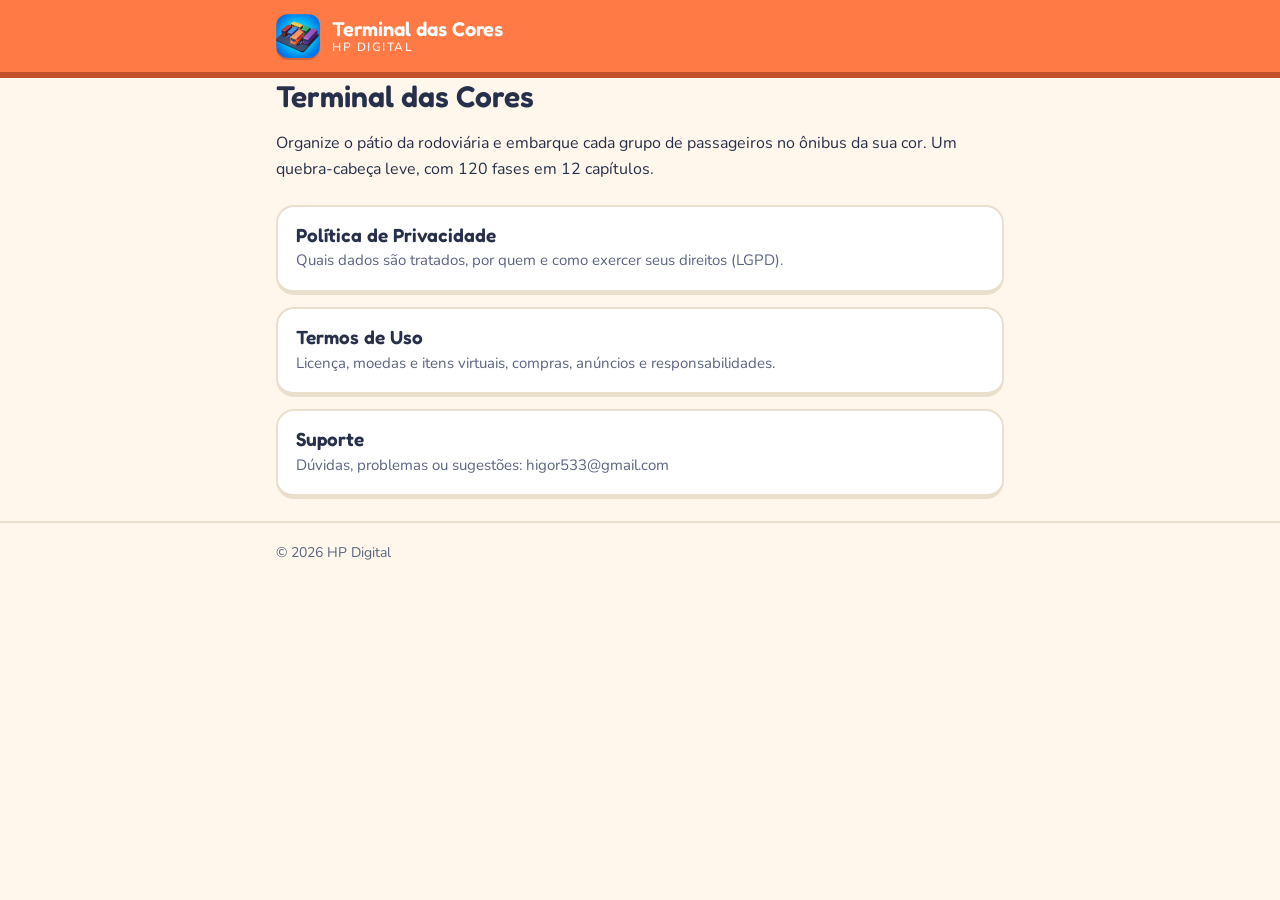
==== index.html @ 414d38ff "Add privacy policy and terms of use pages - legal/: privacy policy (LGPD), terms of use and support " ====
<!doctype html>
<html lang="pt-BR">
<head>
<meta charset="utf-8">
<meta name="viewport" content="width=device-width, initial-scale=1">
<title>Terminal das Cores</title>
<meta name="description" content="Terminal das Cores, jogo de quebra-cabeça de ônibus da HP Digital: política de privacidade, termos de uso e suporte.">
<meta name="color-scheme" content="light dark">
<link rel="icon" href="icon.png">
<link rel="preconnect" href="https://fonts.googleapis.com">
<link rel="preconnect" href="https://fonts.gstatic.com" crossorigin>
<link href="https://fonts.googleapis.com/css2?family=Fredoka:wght@600&family=Nunito:wght@400;700&display=swap" rel="stylesheet">
<link rel="stylesheet" href="style.css">
</head>
<body>
<header class="top">
  <div class="wrap">
    <img src="icon.png" alt="" width="44" height="44">
    <a class="brand" href="./">Terminal das Cores<small>HP Digital</small></a>
  </div>
</header>

<main class="wrap">
  <h1>Terminal das Cores</h1>
  <p>Organize o pátio da rodoviária e embarque cada grupo de passageiros no ônibus da sua cor. Um quebra-cabeça leve, com 120 fases em 12 capítulos.</p>

  <div class="links">
    <a href="privacidade/"><strong>Política de Privacidade</strong><span>Quais dados são tratados, por quem e como exercer seus direitos (LGPD).</span></a>
    <a href="termos/"><strong>Termos de Uso</strong><span>Licença, moedas e itens virtuais, compras, anúncios e responsabilidades.</span></a>
    <a href="mailto:higor533@gmail.com?subject=Suporte%20-%20Terminal%20das%20Cores"><strong>Suporte</strong><span>Dúvidas, problemas ou sugestões: higor533@gmail.com</span></a>
  </div>
</main>

<footer>
  <div class="wrap">© 2026 HP Digital</div>
</footer>
</body>
</html>
---- style.css ----
:root {
  --bg: #fff7ec;
  --card: #ffffff;
  --ink: #27304a;
  --ink-soft: #5b6480;
  --line: #eadfcd;
  --accent: #ff7a45;
  --accent-ink: #c4502a;
  --blue: #3e8ef7;
  --chip: #fff0e3;
}
@media (prefers-color-scheme: dark) {
  :root:not([data-theme='light']) {
    --bg: #161b2b;
    --card: #20273b;
    --ink: #f3eee6;
    --ink-soft: #b4bbd0;
    --line: #333c57;
    --accent: #ff8a5c;
    --accent-ink: #ffb08f;
    --blue: #7fb3ff;
    --chip: #2b2f45;
  }
}

* { box-sizing: border-box; }
html { -webkit-text-size-adjust: 100%; }
body {
  margin: 0;
  background: var(--bg);
  color: var(--ink);
  font: 16px/1.65 'Nunito', system-ui, -apple-system, 'Segoe UI', Roboto, sans-serif;
}
a { color: var(--blue); text-underline-offset: 2px; }
a:hover { text-decoration-thickness: 2px; }

.wrap { max-width: 760px; margin: 0 auto; padding: 0 16px; }

header.top {
  background: var(--accent);
  color: #fff;
  border-bottom: 6px solid var(--accent-ink);
}
header.top .wrap { display: flex; align-items: center; gap: 12px; padding-top: 14px; padding-bottom: 14px; }
header.top img { width: 44px; height: 44px; border-radius: 12px; box-shadow: 0 2px 0 rgba(0, 0, 0, 0.18); }
header.top a.brand { color: #fff; text-decoration: none; font: 600 20px/1.1 'Fredoka', system-ui, sans-serif; }
header.top a.brand small { display: block; font: 600 12px/1.2 'Nunito', system-ui, sans-serif; letter-spacing: 1.5px; opacity: 0.9; text-transform: uppercase; }

main { padding: 28px 0 40px; }
h1, h2, h3 { font-family: 'Fredoka', system-ui, sans-serif; font-weight: 600; line-height: 1.2; }
h1 { font-size: 30px; margin: 0 0 6px; }
h2 { font-size: 21px; margin: 34px 0 8px; padding-top: 4px; }
h3 { font-size: 17px; margin: 20px 0 4px; }
.meta { color: var(--ink-soft); font-size: 14px; margin: 0 0 18px; }

.card {
  background: var(--card);
  border: 2px solid var(--line);
  border-radius: 18px;
  padding: 18px 18px 6px;
  margin: 18px 0;
}
.card.summary { border-color: var(--accent); }
.card h2 { margin-top: 0; }

ul { padding-left: 22px; }
li { margin: 4px 0; }

table { width: 100%; border-collapse: collapse; font-size: 15px; margin: 8px 0 14px; }
th, td { text-align: left; vertical-align: top; padding: 9px 10px; border-bottom: 1px solid var(--line); }
th { font-family: 'Fredoka', system-ui, sans-serif; font-weight: 600; background: var(--chip); }
.table-scroll { overflow-x: auto; -webkit-overflow-scrolling: touch; }
@media (max-width: 560px) {
  table.stack thead { display: none; }
  table.stack tr { display: block; border-bottom: 1px solid var(--line); padding: 6px 0; }
  table.stack td { display: block; border: 0; padding: 3px 4px; }
  table.stack td::before { content: attr(data-label); display: block; font-weight: 700; font-size: 12px; letter-spacing: 0.6px; text-transform: uppercase; color: var(--ink-soft); }
}

nav.toc { font-size: 15px; }
nav.toc ol { padding-left: 22px; margin: 6px 0 12px; }

.links { display: grid; gap: 12px; margin: 22px 0; }
.links a {
  display: block;
  background: var(--card);
  border: 2px solid var(--line);
  border-bottom-width: 5px;
  border-radius: 18px;
  padding: 16px 18px;
  color: var(--ink);
  text-decoration: none;
}
.links a strong { font: 600 19px/1.3 'Fredoka', system-ui, sans-serif; display: block; }
.links a span { color: var(--ink-soft); font-size: 15px; }
.links a:hover { border-color: var(--accent); }

footer { border-top: 2px solid var(--line); color: var(--ink-soft); font-size: 14px; padding: 18px 0 30px; }
footer a { color: inherit; }
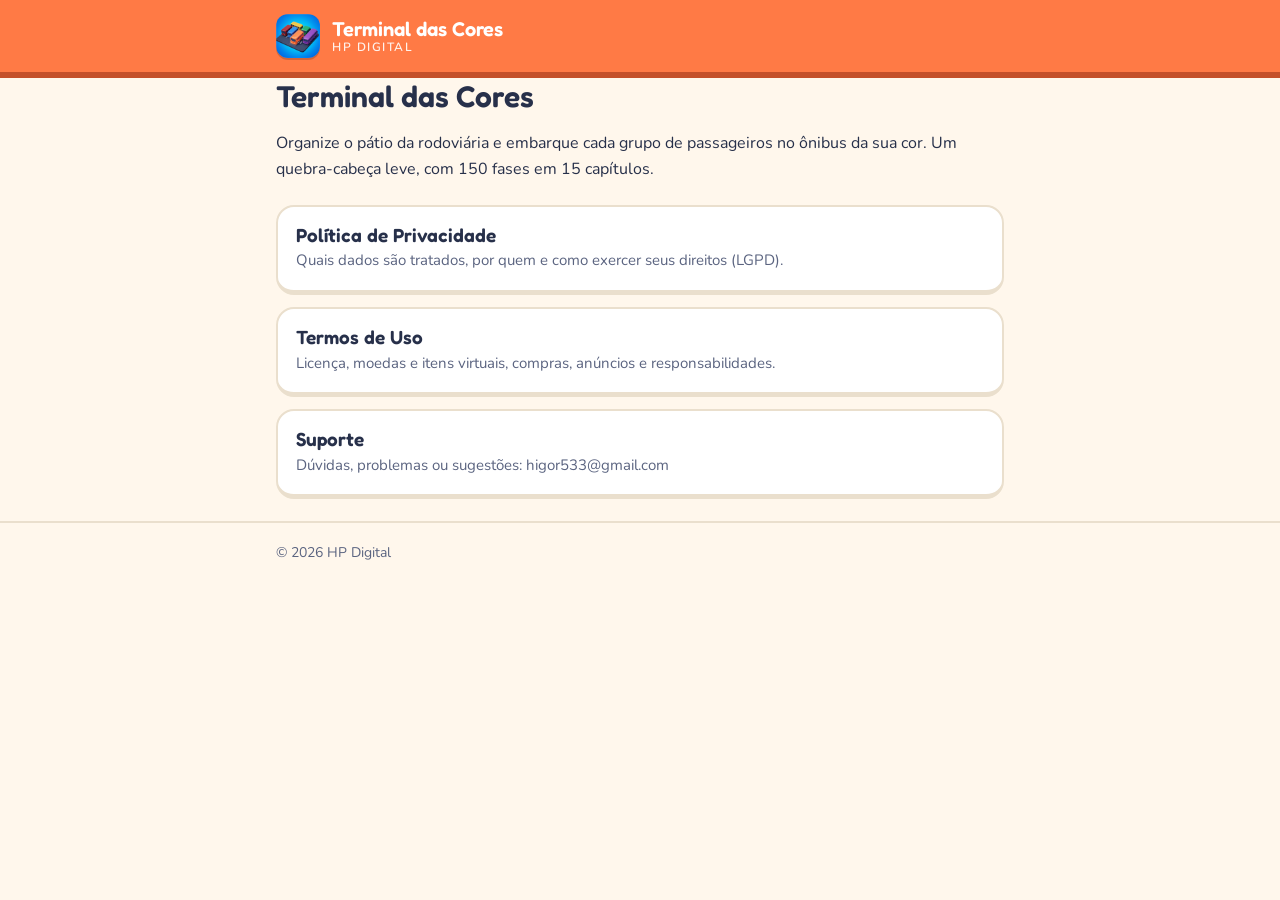
==== commit 0b5ccfbd: "Add chapters 13-15, live duel and App Store listing tooling - 30 new expert levels (121-150): 13 Rot" ====
--- a/index.html
+++ b/index.html
@@ -22,7 +22,7 @@
 
 <main class="wrap">
   <h1>Terminal das Cores</h1>
-  <p>Organize o pátio da rodoviária e embarque cada grupo de passageiros no ônibus da sua cor. Um quebra-cabeça leve, com 120 fases em 12 capítulos.</p>
+  <p>Organize o pátio da rodoviária e embarque cada grupo de passageiros no ônibus da sua cor. Um quebra-cabeça leve, com 150 fases em 15 capítulos.</p>
 
   <div class="links">
     <a href="privacidade/"><strong>Política de Privacidade</strong><span>Quais dados são tratados, por quem e como exercer seus direitos (LGPD).</span></a>
